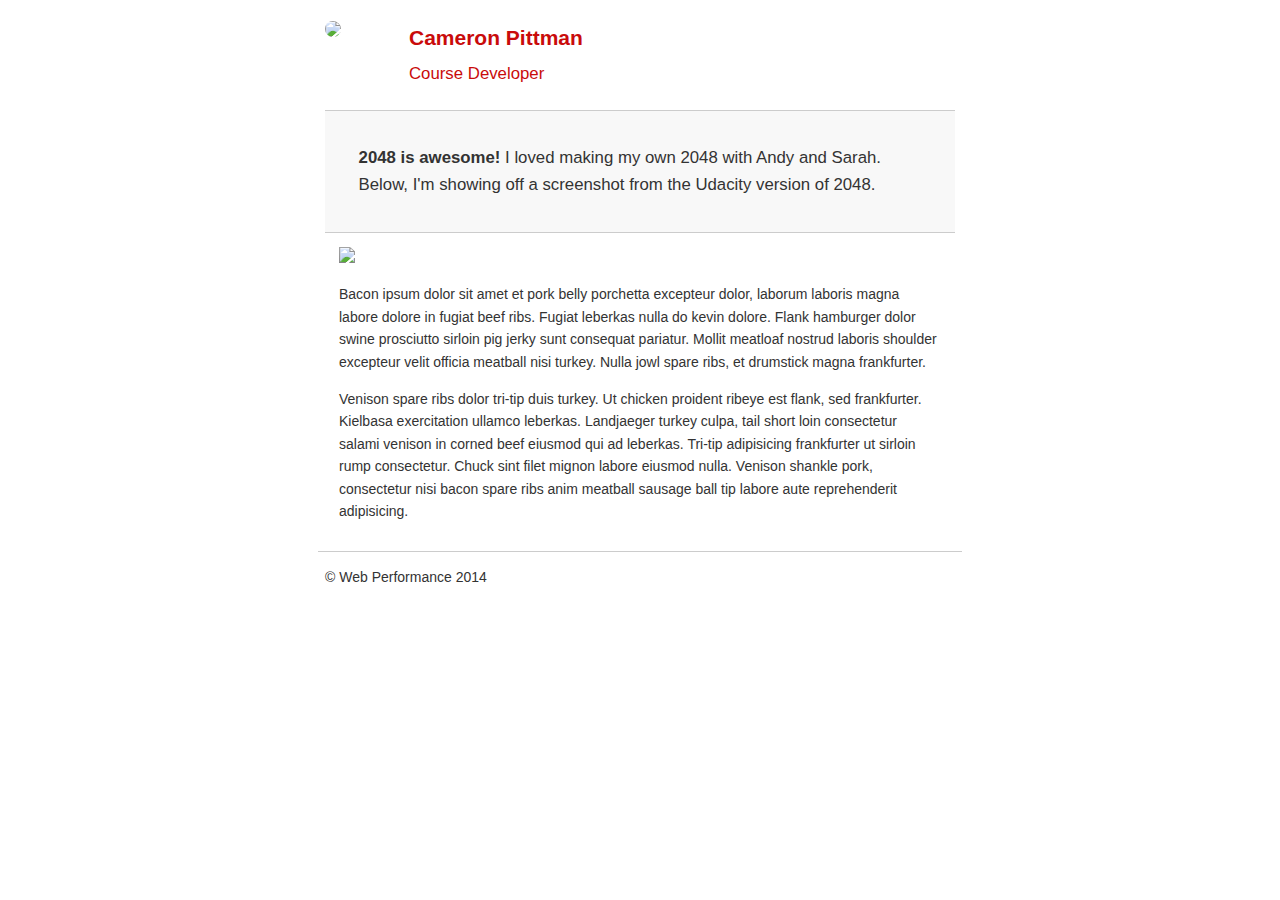
==== project-2048.html @ ebd4331c "Put JS into body in project-2048" ====
<!DOCTYPE html>
<html lang="en">
  <head>
    <meta charset="utf-8">
    <meta name="viewport" content="width=device-width, initial-scale=1">
    <meta name="description" content=" FILL ME IN ">
    <meta name="author" content=" FILL ME IN ">
    <title>Cameron Pittman: Portfolio</title>

    <!-- Hmm, what is the impact of web fonts on speed? Measure it... -->
    <!-- <link href="//fonts.googleapis.com/css?family=Open+Sans:400,700" rel="stylesheet"> -->

    <link href="css/style.css" rel="stylesheet">
    <link href="css/print.css" rel="stylesheet" media="print">

  </head>

  <body>
    <header>
      <a href="/"><img src="img/profilepic.jpg"></a>
      <p>Cameron Pittman<br><span>Course Developer</span></p>
    </header>

    <div class="container">
      <div class="hero">
        <strong>2048 is awesome!</strong> I loved making my own 2048 with Andy and Sarah. Below, I'm showing off a screenshot from the Udacity version of 2048.
      </div>

      <div class="content">

        <img class="img-responsive" src="http://cameronwp.github.io/udportfolio/img/2048.png">

        <p>Bacon ipsum dolor sit amet et pork belly porchetta excepteur dolor, laborum laboris magna labore dolore in fugiat beef ribs. Fugiat leberkas nulla do kevin dolore. Flank hamburger dolor swine prosciutto sirloin pig jerky sunt consequat pariatur. Mollit meatloaf nostrud laboris shoulder excepteur velit officia meatball nisi turkey. Nulla jowl spare ribs, et drumstick magna frankfurter.</p>

        <p>Venison spare ribs dolor tri-tip duis turkey. Ut chicken proident ribeye est flank, sed frankfurter. Kielbasa exercitation ullamco leberkas. Landjaeger turkey culpa, tail short loin consectetur salami venison in corned beef eiusmod qui ad leberkas. Tri-tip adipisicing frankfurter ut sirloin rump consectetur. Chuck sint filet mignon labore eiusmod nulla. Venison shankle pork, consectetur nisi bacon spare ribs anim meatball sausage ball tip labore aute reprehenderit adipisicing.</p>

      </div>
    </div>
    <footer>
      <p>&copy; Web Performance 2014 <span id="crp-stats"></span></p>
    </footer>

    <script>
        (function(w,g){w['GoogleAnalyticsObject']=g;
            w[g]=w[g]||function(){(w[g].q=w[g].q||[]).push(arguments)};w[g].l=1*new Date();})(window,'ga');

        // TODO: replace with your Google Analytics profile ID.
        ga('create', 'UA-XXXX-Y');
        ga('send', 'pageview');
    </script>
    <script src="//www.google-analytics.com/analytics.js" async></script>
    <script src="js/perfmatters.js"></script>
  </body>
</html>
---- css/style.css ----
html {
  font-size: 100%;
  overflow-y: scroll;
  -webkit-tap-highlight-color: rgba(0,0,0,0);
  -ms-text-size-adjust: 100%;
  -webkit-text-size-adjust: none;
}
body { margin: 0; font-size: 14px; line-height: 1.61; font-weight: 400; }
body, button, input, select, textarea { font-family: 'Open Sans', sans-serif; color: #333; }

a { color: #12C; }
a:visited { color: #61C; }
a:focus { outline: thin dotted; }
a:hover, a:active { color: #c00; outline: 0; }

b, strong { font-weight: bold; }
pre, code { font-family: monospace, monospace; font-size: 1em; }
ul, ol { margin: 1em 0; padding: 0 0 0 20px; }
img { border: 0; max-width: 100%; }

body { background: #fff; }
header, footer, .container { max-width: 45em; margin: 0 auto; }

header { padding: 0 0.5em; color: #C90B0B; }
header img { border-radius: 40px; float: left; }
header p { font-size:1.5em; font-weight: bold; padding-left: 4em;}
header p span { font-size: 0.8em; font-weight: normal;}

.hero { padding: 2em; background-color: #f8f8f8; font-size:1.2em;
  border-bottom: 1px solid #ccc;
  border-top: 1px solid #ccc;
}

.content { padding: 1em 1em; }
.content li { list-style-type: none; font-size: 1.1em;}
li img { float:left; padding-right: 1em; }
li p { font-size: 0.9em; font-style: italic; }

footer {
  padding: 0 0.5em;
  border-top: 1px solid #ccc;
}
footer span { float: right; font-style: italic; }
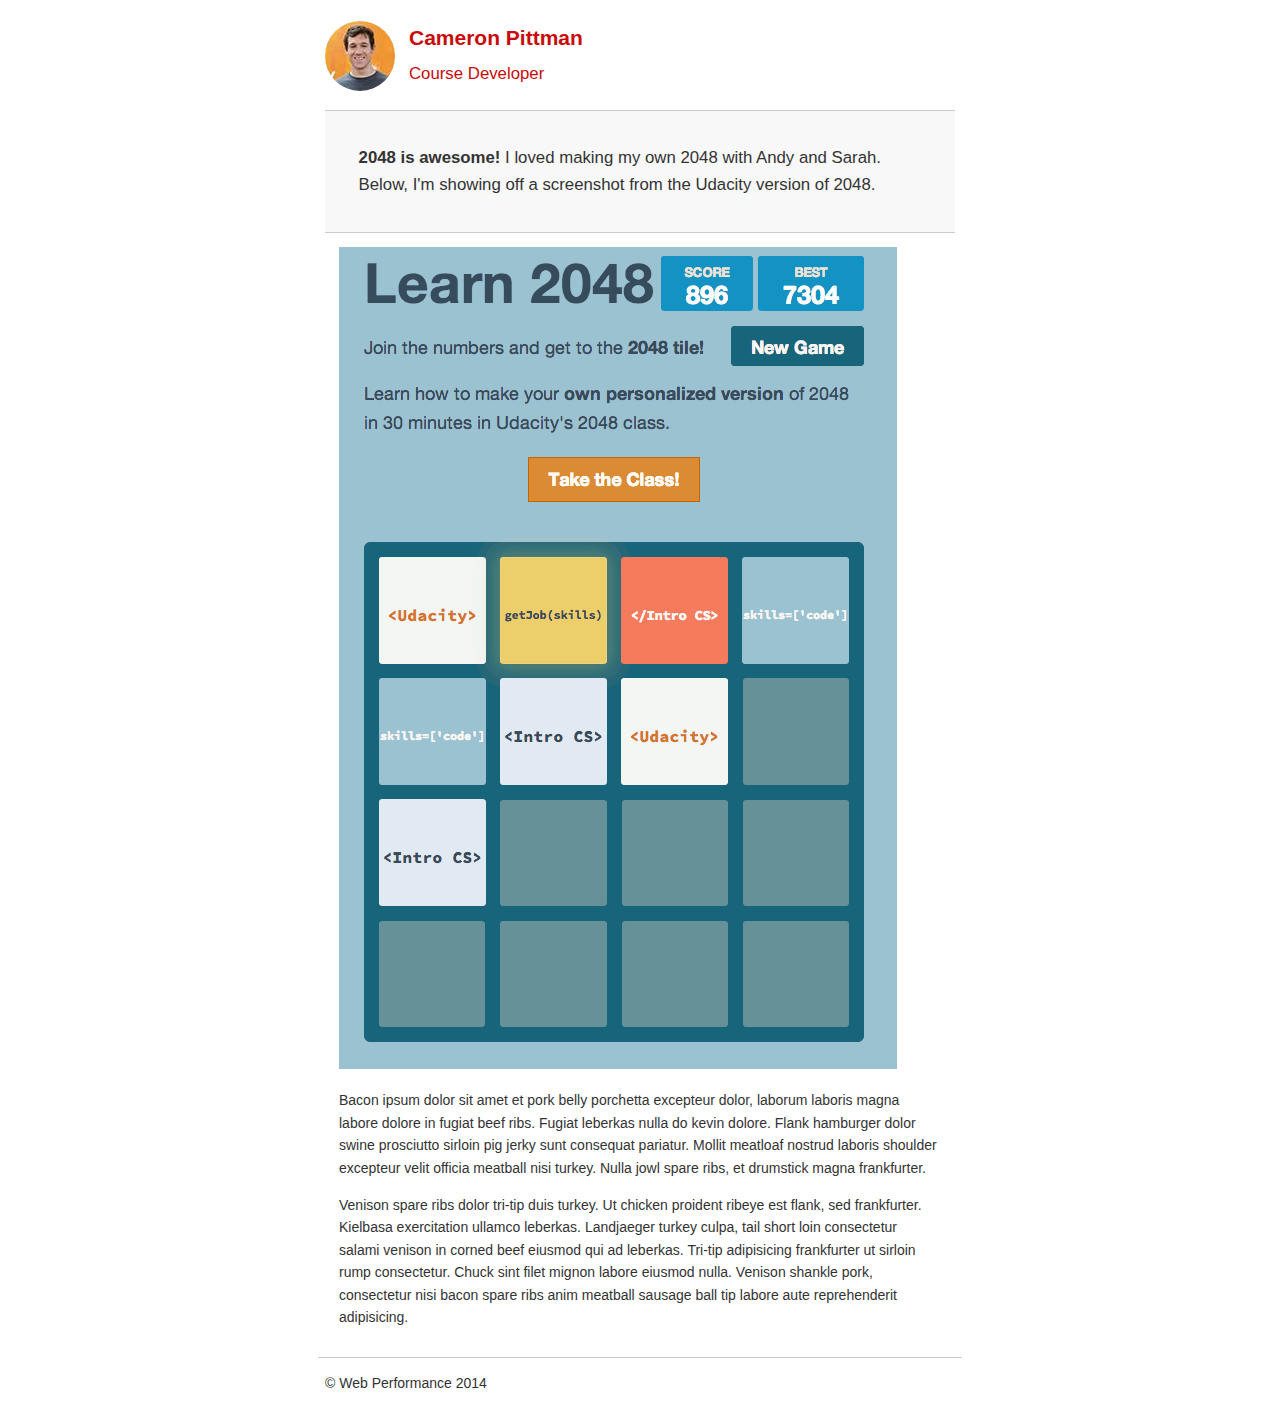
==== commit 0f42bcde: "Use optimized version of 2048 image" ====
--- a/project-2048.html
+++ b/project-2048.html
@@ -17,7 +17,7 @@
 
   <body>
     <header>
-      <a href="/"><img src="img/profilepic.jpg"></a>
+      <a href="/"><img src="img/profilepic_optimized.jpg"></a>
       <p>Cameron Pittman<br><span>Course Developer</span></p>
     </header>
 
@@ -28,7 +28,7 @@
 
       <div class="content">
 
-        <img class="img-responsive" src="http://cameronwp.github.io/udportfolio/img/2048.png">
+        <img class="img-responsive" src="img/2048_optimized.png">
 
         <p>Bacon ipsum dolor sit amet et pork belly porchetta excepteur dolor, laborum laboris magna labore dolore in fugiat beef ribs. Fugiat leberkas nulla do kevin dolore. Flank hamburger dolor swine prosciutto sirloin pig jerky sunt consequat pariatur. Mollit meatloaf nostrud laboris shoulder excepteur velit officia meatball nisi turkey. Nulla jowl spare ribs, et drumstick magna frankfurter.</p>
 
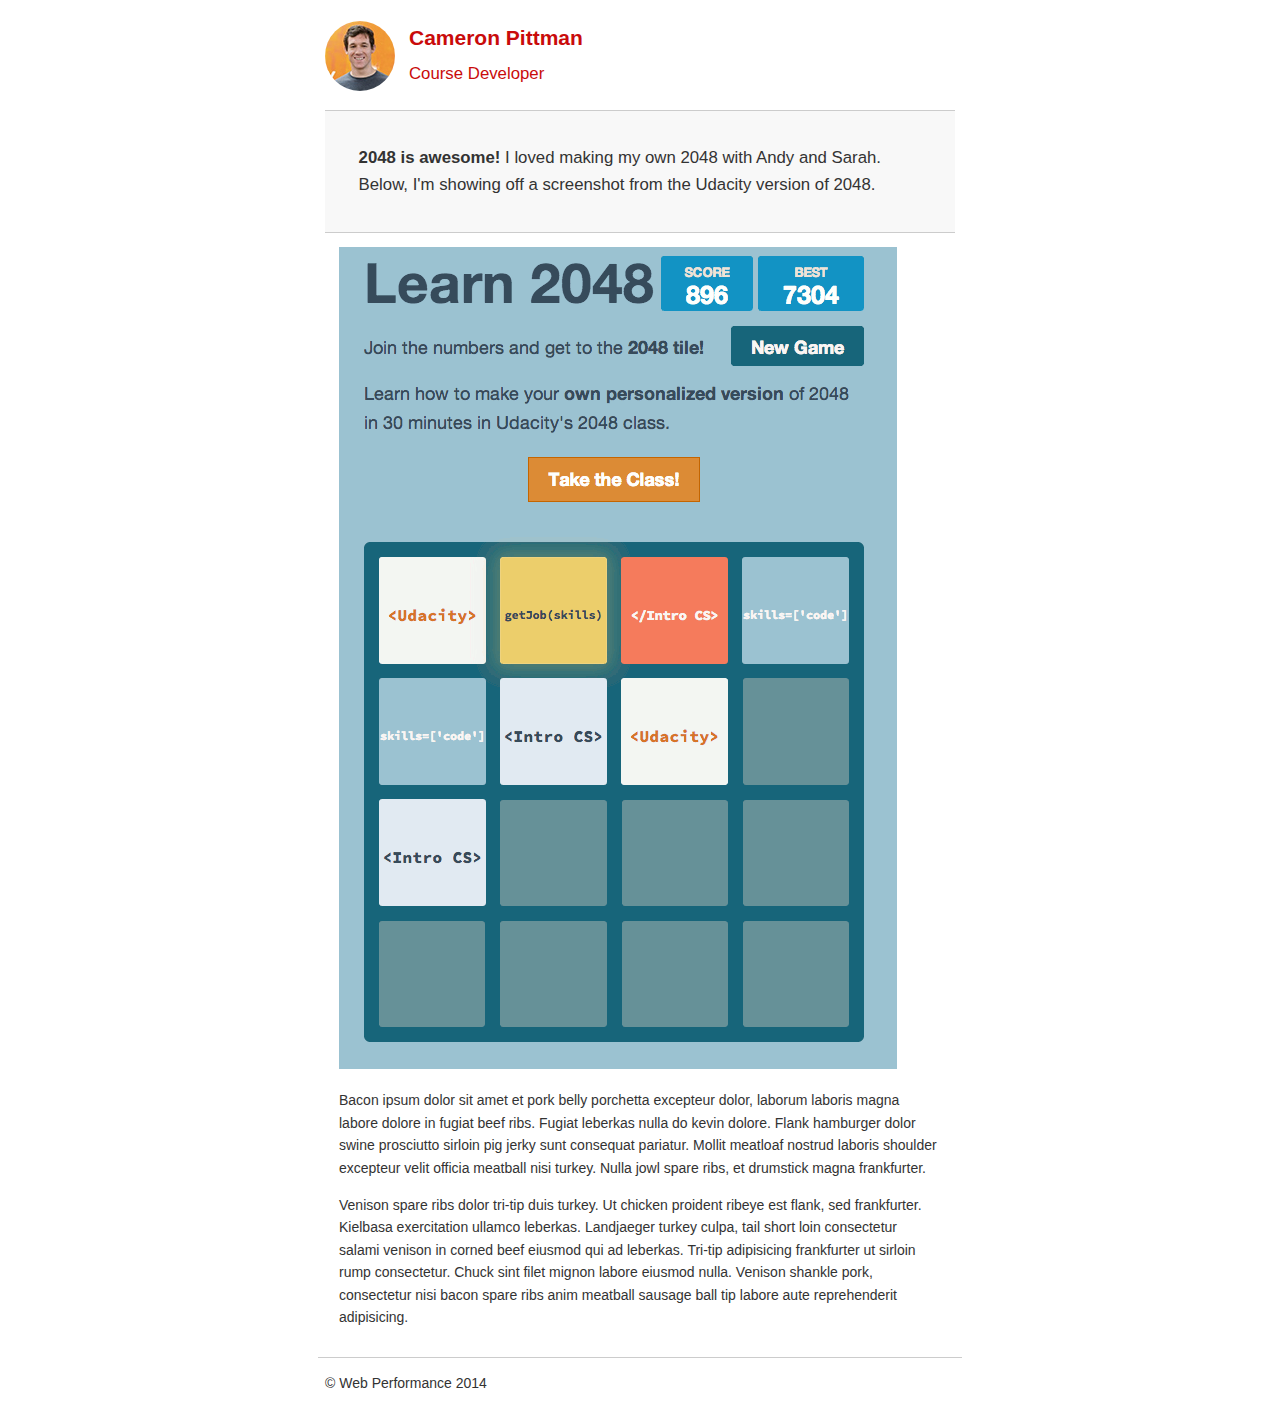
==== commit 611f2ee6: "Inlined CSS in project-2048" ====
--- a/project-2048.html
+++ b/project-2048.html
@@ -10,7 +10,71 @@
     <!-- Hmm, what is the impact of web fonts on speed? Measure it... -->
     <!-- <link href="//fonts.googleapis.com/css?family=Open+Sans:400,700" rel="stylesheet"> -->
 
-    <link href="css/style.css" rel="stylesheet">
+      <style type="text/css">
+          /*@font-face {*/
+              /*font-family: 'Open Sans';*/
+              /*font-style: normal;*/
+              /*font-weight: 400;*/
+              /*src: url(http://fonts.gstatic.com/s/opensans/v10/cJZKeOuBrn4kERxqtaUH3bO3LdcAZYWl9Si6vvxL-qU.woff) format('woff');*/
+          /*}*/
+          /*@font-face {*/
+              /*font-family: 'Open Sans';*/
+              /*font-style: normal;*/
+              /*font-weight: 700;*/
+              /*src: url(http://fonts.gstatic.com/s/opensans/v10/k3k702ZOKiLJc3WVjuplzKRDOzjiPcYnFooOUGCOsRk.woff) format('woff');*/
+          /*}*/
+
+          html {
+              font-size: 100%;
+              overflow-y: scroll;
+              -webkit-tap-highlight-color: rgba(0,0,0,0);
+              -ms-text-size-adjust: 100%;
+              -webkit-text-size-adjust: none;
+          }
+          body { margin: 0; font-size: 14px; line-height: 1.61; font-weight: 400; }
+          body, button, input, select, textarea { font-family: 'Open Sans', sans-serif; color: #333; }
+
+          a { color: #12C; }
+          a:visited { color: #61C; }
+          a:focus { outline: thin dotted; }
+          a:hover, a:active { color: #c00; outline: 0; }
+
+          b, strong { font-weight: bold; }
+          pre, code { font-family: monospace, monospace; font-size: 1em; }
+          ul, ol { margin: 1em 0; padding: 0 0 0 20px; }
+          img { border: 0; max-width: 100%; }
+
+          body { background: #fff; }
+          header, footer, .container { max-width: 45em; margin: 0 auto; }
+
+          header { padding: 0 0.5em; color: #C90B0B; }
+          header img { border-radius: 40px; float: left; }
+          header p { font-size:1.5em; font-weight: bold; padding-left: 4em;}
+          header p span { font-size: 0.8em; font-weight: normal;}
+
+          .hero { padding: 2em; background-color: #f8f8f8; font-size:1.2em;
+              border-bottom: 1px solid #ccc;
+              border-top: 1px solid #ccc;
+          }
+
+          .content { padding: 1em 1em; }
+          .content li { list-style-type: none; font-size: 1.1em;}
+          li img { float:left; padding-right: 1em; }
+          li p { font-size: 0.9em; font-style: italic; }
+
+          footer {
+              padding: 0 0.5em;
+              border-top: 1px solid #ccc;
+          }
+          footer span { float: right; font-style: italic; }
+
+          @media only screen and (max-width: 480px) {
+              body { font-size: 12px;}
+              header p { padding-left: 4.5em;}
+          }
+
+      </style>
+    <!--<link href="css/style.css" rel="stylesheet">-->
     <link href="css/print.css" rel="stylesheet" media="print">
 
   </head>
